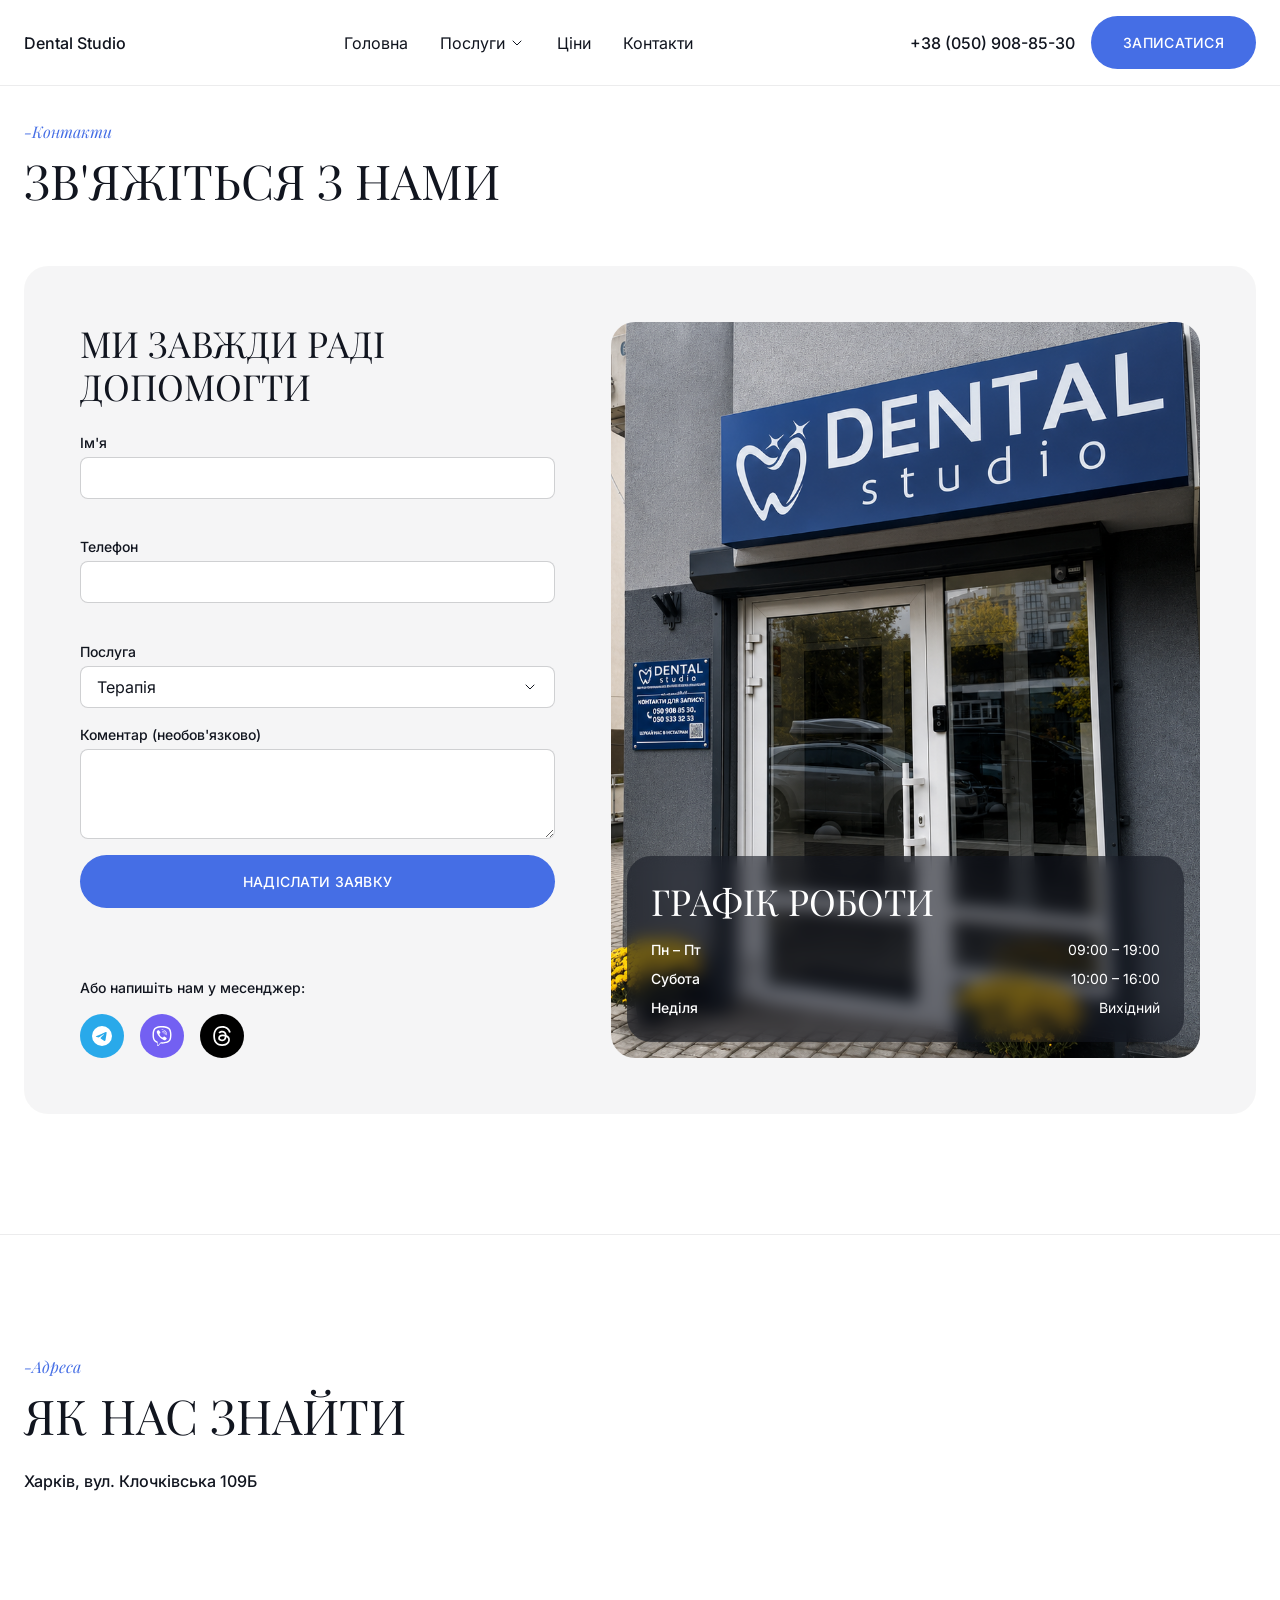
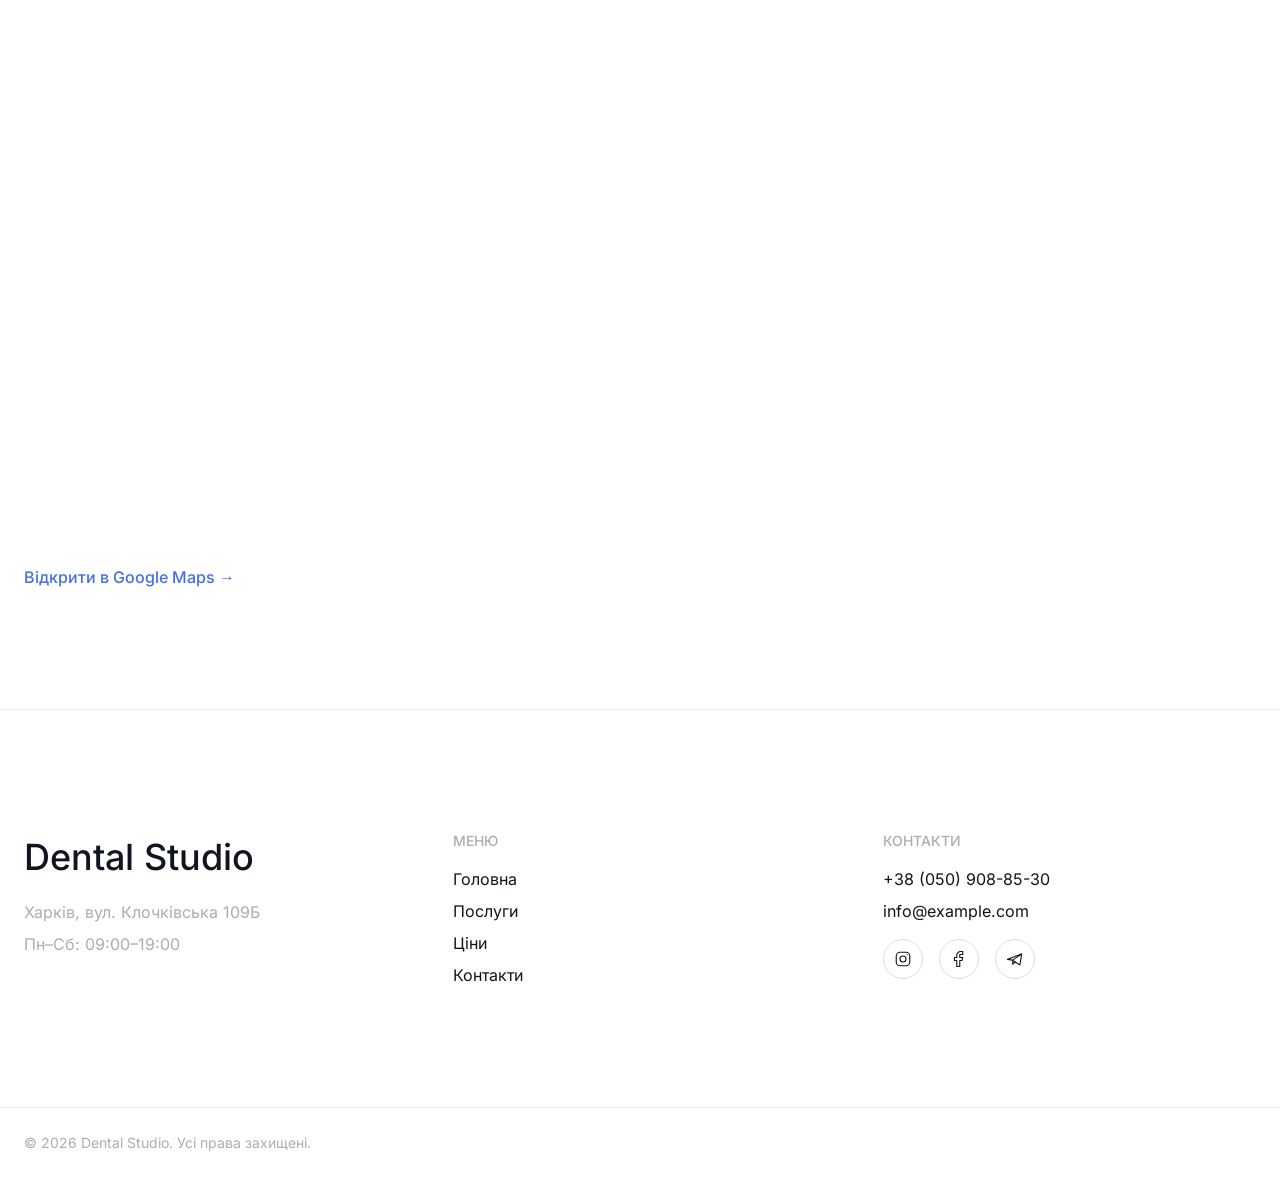
==== contacts.html @ 3b3cd5b3 "latest landing cchanges" ====
<!DOCTYPE html>
<html lang="uk">
<head>
  <meta charset="UTF-8">
  <meta name="viewport" content="width=device-width, initial-scale=1">
  <title>Dental Studio — Контакти</title>
  <meta name="description" content="Контакти стоматологічної клініки Dental Studio — адреса, графік роботи, форма запису та месенджери.">

  <link rel="preload" href="assets/fonts/files/UcC73FwrK3iLTeHuS_nVMrMxCp50SjIa1ZL7.woff2" as="font" type="font/woff2" crossorigin>
  <link rel="stylesheet" href="assets/fonts/fonts.css">
  <link rel="stylesheet" href="css/tokens.css">
  <link rel="stylesheet" href="css/base.css">
  <link rel="stylesheet" href="css/components.css">
  <link rel="stylesheet" href="css/sections.css">
</head>
<body>
  <a class="skip-link" href="#main">Перейти до контенту</a>

  <header class="header is-scrolled" id="header">
    <div class="container header__inner">
      <a href="#main" class="header__logo">Dental Studio</a>

      <nav class="nav" id="nav-menu" aria-label="Основна навігація">
        <div class="nav__header">
          <button type="button" class="nav__close js-nav-close" aria-label="Закрити меню">
            <svg viewBox="0 0 24 24" fill="none" stroke="currentColor" stroke-width="1.5" stroke-linecap="round" stroke-linejoin="round" aria-hidden="true">
              <path d="M6.75827 17.2426L12.0009 12M17.2435 6.75736L12.0009 12M12.0009 12L6.75827 6.75736M12.0009 12L17.2435 17.2426"></path>
            </svg>
          </button>
        </div>

        <ul class="nav__list">
          <li><a href="index.html" class="nav__link">Головна</a></li>
          <li>
            <details class="nav-dropdown">
              <summary class="nav__link nav-dropdown__summary">
                Послуги
                <svg class="nav-dropdown__chevron" viewBox="0 0 24 24" fill="none" stroke="currentColor" stroke-width="1.5" stroke-linecap="round" stroke-linejoin="round" aria-hidden="true">
                  <path d="M6 9L12 15L18 9"></path>
                </svg>
              </summary>
              <ul class="nav-dropdown__menu">
                <li><a href="terapia.html">Терапія</a></li>
                <li><a href="gigena.html">Гігієна</a></li>
                <li><a href="hirurgia.html">Хірургія</a></li>
                <li><a href="protezuvannia.html">Протезування</a></li>
              </ul>
            </details>
          </li>
          <li><a href="prices.html" class="nav__link">Ціни</a></li>
          <li><a href="contacts.html" class="nav__link">Контакти</a></li>
        </ul>

        <div class="nav__contact">
          <a href="tel:+380509088530" class="nav__contact-phone">+38 (050) 908-85-30</a>
          <div class="nav__socials">
            <a href="https://www.instagram.com/dr.fomenkoirina/" target="_blank" rel="noopener" aria-label="Instagram" class="footer__social">
              <svg viewBox="0 0 24 24" fill="none" stroke="currentColor" stroke-width="1.5" stroke-linecap="round" stroke-linejoin="round" aria-hidden="true">
                <path d="M12 16C14.2091 16 16 14.2091 16 12C16 9.79086 14.2091 8 12 8C9.79086 8 8 9.79086 8 12C8 14.2091 9.79086 16 12 16Z"></path>
                <path d="M3 16V8C3 5.23858 5.23858 3 8 3H16C18.7614 3 21 5.23858 21 8V16C21 18.7614 18.7614 21 16 21H8C5.23858 21 3 18.7614 3 16Z"></path>
                <path d="M17.5 6.51L17.51 6.49889"></path>
              </svg>
            </a>
            <a href="https://www.facebook.com/groups/1414375409122479/" target="_blank" rel="noopener" aria-label="Facebook" class="footer__social">
              <svg viewBox="0 0 24 24" fill="none" stroke="currentColor" stroke-width="1.5" stroke-linecap="round" stroke-linejoin="round" aria-hidden="true">
                <path d="M17 2H14C12.6739 2 11.4021 2.52678 10.4645 3.46447C9.52678 4.40215 9 5.67392 9 7V10H6V14H9V22H13V14H16L17 10H13V7C13 6.73478 13.1054 6.48043 13.2929 6.29289C13.4804 6.10536 13.7348 6 14 6H17V2Z"></path>
              </svg>
            </a>
            <a href="https://t.me/irenfomenko" target="_blank" rel="noopener" aria-label="Telegram" class="footer__social">
              <svg viewBox="0 0 24 24" fill="none" stroke="currentColor" stroke-width="1.5" stroke-linecap="round" stroke-linejoin="round" aria-hidden="true">
                <path d="M21 5L2 12.5L9 13.5M21 5L18.5 20L9 13.5M21 5L9 13.5M9 13.5V19L12.2488 15.7229"></path>
              </svg>
            </a>
          </div>
        </div>
      </nav>

      <div class="header__actions">
        <a href="tel:+380509088530" class="header__phone">+38 (050) 908-85-30</a>
        <button type="button" class="btn btn--pill js-open-modal">ЗАПИСАТИСЯ</button>
        <button type="button" class="nav__toggle js-nav-toggle" aria-expanded="false" aria-controls="nav-menu" aria-label="Відкрити меню">
          <svg viewBox="0 0 24 24" fill="none" stroke="currentColor" stroke-width="1.5" stroke-linecap="round" stroke-linejoin="round" aria-hidden="true">
            <path d="M3 5H21"></path>
            <path d="M3 12H21"></path>
            <path d="M3 19H21"></path>
          </svg>
        </button>
      </div>
    </div>
  </header>

  <main id="main">
    <section class="contacts">
      <div class="container">
        <p class="section-eyebrow">-Контакти</p>
        <h2 class="section-title">Зв'яжіться з нами</h2>

        <div class="contacts__card">
          <div class="contacts__form-col">
            <h3 class="contacts__form-title">Ми завжди раді допомогти</h3>

            <form class="contacts__form js-contact-form" novalidate>
              <div class="form-field">
                <label for="contact-name">Ім'я</label>
                <input type="text" id="contact-name" name="name" autocomplete="name" required>
                <p class="form-field__error" data-error-for="name" role="alert"></p>
              </div>

              <div class="form-field">
                <label for="contact-phone">Телефон</label>
                <input type="tel" id="contact-phone" name="phone" autocomplete="tel" required>
                <p class="form-field__error" data-error-for="phone" role="alert"></p>
              </div>

              <div class="form-field">
                <label for="contact-service">Послуга</label>
                <select id="contact-service" name="service">
                  <option value="Терапія">Терапія</option>
                  <option value="Гігієна">Гігієна</option>
                  <option value="Хірургія">Хірургія</option>
                  <option value="Протезування">Протезування</option>
                  <option value="Інше">Інше</option>
                </select>
              </div>

              <div class="form-field">
                <label for="contact-message">Коментар (необов'язково)</label>
                <textarea id="contact-message" name="message" rows="3"></textarea>
              </div>

              <button type="submit" class="btn btn--solid">Надіслати заявку</button>

              <p class="modal__status" data-status role="status" aria-live="polite"></p>
            </form>

            <div class="contacts__messengers">
              <p class="contacts__messengers-label">Або напишіть нам у месенджер:</p>
              <div class="contacts__messenger-links">
                <a href="https://t.me/irenfomenko" class="contacts__messenger contacts__messenger--telegram" aria-label="Написати в Telegram" target="_blank" rel="noopener">
                  <svg viewBox="0 0 24 24" fill="currentColor" aria-hidden="true"><path d="M11.944 0A12 12 0 0 0 0 12a12 12 0 0 0 12 12 12 12 0 0 0 12-12A12 12 0 0 0 12 0a12 12 0 0 0-.056 0zm4.962 7.224c.1-.002.321.023.465.14a.506.506 0 0 1 .171.325c.016.093.036.306.02.472-.18 1.898-.962 6.502-1.36 8.627-.168.9-.499 1.201-.82 1.23-.696.065-1.225-.46-1.9-.902-1.056-.693-1.653-1.124-2.678-1.8-1.185-.78-.417-1.21.258-1.91.177-.184 3.247-2.977 3.307-3.23.007-.032.014-.15-.056-.212s-.174-.041-.249-.024c-.106.024-1.793 1.14-5.061 3.345-.48.33-.913.49-1.302.48-.428-.008-1.252-.241-1.865-.44-.752-.245-1.349-.374-1.297-.789.027-.216.325-.437.893-.663 3.498-1.524 5.83-2.529 6.998-3.014 3.332-1.386 4.025-1.627 4.476-1.635z"></path></svg>
                </a>
                <a href="viber://chat?number=%2B380509088530" class="contacts__messenger contacts__messenger--viber" aria-label="Написати у Viber" target="_blank" rel="noopener">
                  <svg viewBox="0 0 24 24" fill="currentColor" aria-hidden="true"><path d="M11.4 0C9.473.028 5.333.344 3.02 2.467 1.302 4.187.696 6.7.633 9.817.57 12.933.488 18.776 6.12 20.36h.003l-.004 2.416s-.037.977.61 1.177c.777.242 1.234-.5 1.98-1.302.407-.44.972-1.084 1.397-1.58 3.85.326 6.812-.416 7.15-.525.776-.252 5.176-.816 5.892-6.657.74-6.02-.36-9.83-2.34-11.546-.596-.55-3.006-2.3-8.375-2.323 0 0-.395-.025-1.037-.017zm.058 1.693c.545-.004.88.017.88.017 4.542.02 6.717 1.388 7.222 1.846 1.675 1.435 2.53 4.868 1.906 9.897v.002c-.604 4.878-4.174 5.184-4.832 5.395-.28.09-2.882.737-6.153.524 0 0-2.436 2.94-3.197 3.704-.12.12-.26.167-.352.144-.13-.033-.166-.188-.165-.414l.02-4.018c-4.762-1.32-4.485-6.292-4.43-8.895.054-2.604.543-4.738 1.996-6.173 1.96-1.773 5.474-2.018 7.11-2.03zm.38 2.602c-.167 0-.303.135-.304.302 0 .167.133.303.3.305 1.624.01 2.946.537 4.028 1.592 1.073 1.046 1.62 2.468 1.633 4.334.002.167.14.3.307.3.166-.002.3-.138.3-.304-.014-1.984-.618-3.596-1.816-4.764-1.19-1.16-2.692-1.753-4.447-1.765zm-3.96.695c-.19-.032-.4.005-.616.117l-.01.002c-.43.247-.816.562-1.146.932-.002.004-.006.004-.008.008-.267.323-.42.638-.46.948-.008.046-.01.093-.007.14 0 .136.022.27.065.4l.013.01c.135.48.473 1.276 1.205 2.604.42.768.903 1.5 1.446 2.186.27.344.56.673.87.984l.132.132c.31.308.64.6.984.87.686.543 1.418 1.027 2.186 1.447 1.328.733 2.126 1.07 2.604 1.206l.01.014c.13.042.265.064.402.063.046.002.092 0 .138-.008.31-.036.627-.19.948-.46.004 0 .003-.002.008-.005.37-.33.683-.72.93-1.148l.003-.01c.225-.432.15-.842-.18-1.12-.004 0-.698-.58-1.037-.83-.36-.255-.73-.492-1.113-.71-.51-.285-1.032-.106-1.248.174l-.447.564c-.23.283-.657.246-.657.246-3.12-.796-3.955-3.955-3.955-3.955s-.037-.426.248-.656l.563-.448c.277-.215.456-.737.17-1.248-.217-.383-.454-.756-.71-1.115-.25-.34-.826-1.033-.83-1.035-.137-.165-.31-.265-.502-.297zm4.49.88c-.158.002-.29.124-.3.282-.01.167.115.312.282.324 1.16.085 2.017.466 2.645 1.15.63.688.93 1.524.906 2.57-.002.168.13.306.3.31.166.003.305-.13.31-.297.025-1.175-.334-2.193-1.067-2.994-.74-.81-1.777-1.253-3.05-1.346h-.024zm.463 1.63c-.16.002-.29.127-.3.287-.008.167.12.31.288.32.523.028.875.175 1.113.422.24.245.388.62.416 1.164.01.167.15.295.318.287.167-.008.295-.15.287-.317-.03-.644-.215-1.178-.58-1.557-.367-.378-.893-.574-1.52-.607h-.018z"></path></svg>
                </a>
                <a href="https://www.threads.com/@dr.fomenkoirina" class="contacts__messenger contacts__messenger--threads" aria-label="Профіль у Threads" target="_blank" rel="noopener">
                  <svg viewBox="0 0 24 24" fill="currentColor" aria-hidden="true"><path d="M12.186 24h-.007c-3.581-.024-6.334-1.205-8.184-3.509C2.35 18.44 1.5 15.586 1.472 12.01v-.017c.03-3.579.879-6.43 2.525-8.482C5.845 1.205 8.6.024 12.18 0h.014c2.746.02 5.043.725 6.826 2.098 1.677 1.29 2.858 3.13 3.509 5.467l-2.04.569c-1.104-3.96-3.898-5.984-8.304-6.015-2.91.022-5.11.936-6.54 2.717C4.307 6.504 3.616 8.914 3.589 12c.027 3.086.718 5.496 2.057 7.164 1.43 1.783 3.631 2.698 6.54 2.717 2.623-.02 4.358-.631 5.8-2.045 1.647-1.613 1.618-3.593 1.09-4.798-.31-.71-.873-1.3-1.634-1.75-.192 1.352-.622 2.446-1.284 3.272-.886 1.102-2.14 1.704-3.73 1.79-1.202.065-2.361-.218-3.259-.801-1.063-.689-1.685-1.74-1.752-2.964-.065-1.19.408-2.285 1.33-3.082.88-.76 2.119-1.207 3.583-1.291a13.853 13.853 0 0 1 3.02.142c-.126-.742-.375-1.332-.75-1.757-.513-.586-1.308-.883-2.359-.89h-.029c-.844 0-1.992.232-2.721 1.32L7.734 7.847c.98-1.454 2.568-2.256 4.478-2.256h.044c3.194.02 5.097 1.975 5.287 5.388.108.046.216.094.321.142 1.49.7 2.58 1.761 3.154 3.07.797 1.82.871 4.79-1.548 7.158-1.85 1.81-4.094 2.628-7.277 2.65Zm1.003-11.69c-.242 0-.487.007-.739.021-1.836.103-2.98.946-2.916 2.143.067 1.256 1.452 1.839 2.784 1.767 1.224-.065 2.818-.543 3.086-3.71a10.5 10.5 0 0 0-2.215-.221z"></path></svg>
                </a>
              </div>
            </div>
          </div>

          <div class="contacts__photo-col">
            <div class="contacts__photo">
              <img src="assets/images/contacts.png" alt="Кабінет клініки Dental Studio" width="1448" height="1086" loading="lazy">
            </div>

            <div class="contacts__hours">
              <h3 class="contacts__hours-title">Графік роботи</h3>
              <dl class="contacts__hours-list">
                <div class="contacts__hours-row">
                  <dt>Пн – Пт</dt>
                  <dd>09:00 – 19:00</dd>
                </div>
                <div class="contacts__hours-row">
                  <dt>Субота</dt>
                  <dd>10:00 – 16:00</dd>
                </div>
                <div class="contacts__hours-row">
                  <dt>Неділя</dt>
                  <dd>Вихідний</dd>
                </div>
              </dl>
            </div>
          </div>
        </div>
      </div>
    </section>
    <section class="location">
      <div class="container">
        <p class="section-eyebrow">-Адреса</p>
        <h2 class="section-title">Як нас знайти</h2>
        <p class="section-intro">Харків, вул. Клочківська 109Б</p>

        <div class="location__map">
          <iframe
            src="https://www.google.com/maps?q=%D0%A1%D1%82%D0%BE%D0%BC%D0%B0%D1%82%D0%BE%D0%BB%D0%BE%D0%B3%D1%96%D1%8F%20Dental%20Studio%2C%20%D0%B2%D1%83%D0%BB.%20%D0%9A%D0%BB%D0%BE%D1%87%D0%BA%D1%96%D0%B2%D1%81%D1%8C%D0%BA%D0%B0%20109%D0%91%2C%20%D0%A5%D0%B0%D1%80%D0%BA%D1%96%D0%B2&output=embed"
            width="100%"
            height="100%"
            style="border: 0;"
            loading="lazy"
            referrerpolicy="no-referrer-when-downgrade"
            title="Карта проїзду — Dental Studio, вул. Клочківська 109Б, Харків"></iframe>
        </div>

        <a href="https://maps.app.goo.gl/6iwfCofdRL4UJvCDA" class="location__link" target="_blank" rel="noopener">Відкрити в Google Maps →</a>
      </div>
    </section>
  </main>

  <footer class="footer">
    <div class="container footer__inner">
      <div class="footer__col">
        <p class="footer__logo">Dental Studio</p>
        <p class="footer__text">Харків, вул. Клочківська 109Б</p>
        <!-- TODO: replace with the clinic's real working hours -->
        <p class="footer__text">Пн–Сб: 09:00–19:00</p>
      </div>

      <nav class="footer__col" aria-label="Навігація у футері">
        <p class="footer__heading">Меню</p>
        <ul class="footer__links">
          <li><a href="index.html">Головна</a></li>
          <li><a href="index.html#services">Послуги</a></li>
          <li><a href="prices.html">Ціни</a></li>
          <li><a href="contacts.html">Контакти</a></li>
        </ul>
      </nav>

      <div class="footer__col">
        <p class="footer__heading">Контакти</p>
        <a class="footer__link" href="tel:+380509088530">+38 (050) 908-85-30</a>
        <!-- TODO: replace with the clinic's real email -->
        <a class="footer__link" href="mailto:info@example.com">info@example.com</a>

        <div class="footer__socials">
          <!-- TODO: replace href values with real social links -->
          <a href="https://www.instagram.com/dr.fomenkoirina/" target="_blank" rel="noopener" aria-label="Instagram" class="footer__social">
            <svg viewBox="0 0 24 24" fill="none" stroke="currentColor" stroke-width="1.5" stroke-linecap="round" stroke-linejoin="round" aria-hidden="true">
              <path d="M12 16C14.2091 16 16 14.2091 16 12C16 9.79086 14.2091 8 12 8C9.79086 8 8 9.79086 8 12C8 14.2091 9.79086 16 12 16Z"></path>
              <path d="M3 16V8C3 5.23858 5.23858 3 8 3H16C18.7614 3 21 5.23858 21 8V16C21 18.7614 18.7614 21 16 21H8C5.23858 21 3 18.7614 3 16Z"></path>
              <path d="M17.5 6.51L17.51 6.49889"></path>
            </svg>
          </a>
          <a href="https://www.facebook.com/groups/1414375409122479/" target="_blank" rel="noopener" aria-label="Facebook" class="footer__social">
            <svg viewBox="0 0 24 24" fill="none" stroke="currentColor" stroke-width="1.5" stroke-linecap="round" stroke-linejoin="round" aria-hidden="true">
              <path d="M17 2H14C12.6739 2 11.4021 2.52678 10.4645 3.46447C9.52678 4.40215 9 5.67392 9 7V10H6V14H9V22H13V14H16L17 10H13V7C13 6.73478 13.1054 6.48043 13.2929 6.29289C13.4804 6.10536 13.7348 6 14 6H17V2Z"></path>
            </svg>
          </a>
          <a href="https://t.me/irenfomenko" target="_blank" rel="noopener" aria-label="Telegram" class="footer__social">
            <svg viewBox="0 0 24 24" fill="none" stroke="currentColor" stroke-width="1.5" stroke-linecap="round" stroke-linejoin="round" aria-hidden="true">
              <path d="M21 5L2 12.5L9 13.5M21 5L18.5 20L9 13.5M21 5L9 13.5M9 13.5V19L12.2488 15.7229"></path>
            </svg>
          </a>
        </div>
      </div>
    </div>

    <div class="container footer__bottom">
      <p>© <span class="js-year">2026</span> Dental Studio. Усі права захищені.</p>
    </div>
  </footer>

  <div class="modal-overlay js-modal-overlay" hidden>
    <div class="modal" role="dialog" aria-modal="true" aria-labelledby="modal-title">
      <button type="button" class="modal__close js-modal-close" aria-label="Закрити">
        <svg viewBox="0 0 24 24" fill="none" stroke="currentColor" stroke-width="1.5" stroke-linecap="round" stroke-linejoin="round" aria-hidden="true">
          <path d="M6.75827 17.2426L12.0009 12M17.2435 6.75736L12.0009 12M12.0009 12L6.75827 6.75736M12.0009 12L17.2435 17.2426"></path>
        </svg>
      </button>

      <h2 id="modal-title" class="modal__title">Запис на огляд</h2>
      <p class="modal__subtitle">Залиште контакти — ми передзвонимо, щоб підтвердити час.</p>

      <form class="modal__form js-booking-form" novalidate>
        <div class="form-field">
          <label for="booking-name">Ім'я</label>
          <input type="text" id="booking-name" name="name" autocomplete="name" required>
          <p class="form-field__error" data-error-for="name" role="alert"></p>
        </div>

        <div class="form-field">
          <label for="booking-phone">Телефон</label>
          <input type="tel" id="booking-phone" name="phone" autocomplete="tel" required>
          <p class="form-field__error" data-error-for="phone" role="alert"></p>
        </div>

        <div class="form-field">
          <label for="booking-service">Послуга</label>
          <select id="booking-service" name="service">
            <option value="Терапія">Терапія</option>
            <option value="Гігієна">Гігієна</option>
            <option value="Хірургія">Хірургія</option>
            <option value="Протезування">Протезування</option>
            <option value="Інше">Інше</option>
          </select>
        </div>

        <div class="form-field">
          <label for="booking-message">Коментар (необов'язково)</label>
          <textarea id="booking-message" name="message" rows="3"></textarea>
        </div>

        <button type="submit" class="btn btn--solid">Надіслати заявку</button>

        <p class="modal__status" data-status role="status" aria-live="polite"></p>
      </form>
    </div>
  </div>

  <script type="module" src="js/main.js"></script>
</body>
</html>
---- assets/fonts/fonts.css ----
/* cyrillic-ext */
@font-face {
  font-family: 'Inter';
  font-style: normal;
  font-weight: 400;
  font-display: swap;
  src: url(files/UcC73FwrK3iLTeHuS_nVMrMxCp50SjIa2JL7SUc.woff2) format('woff2');
  unicode-range: U+0460-052F, U+1C80-1C8A, U+20B4, U+2DE0-2DFF, U+A640-A69F, U+FE2E-FE2F;
}
/* cyrillic */
@font-face {
  font-family: 'Inter';
  font-style: normal;
  font-weight: 400;
  font-display: swap;
  src: url(files/UcC73FwrK3iLTeHuS_nVMrMxCp50SjIa0ZL7SUc.woff2) format('woff2');
  unicode-range: U+0301, U+0400-045F, U+0490-0491, U+04B0-04B1, U+2116;
}
/* greek-ext */
@font-face {
  font-family: 'Inter';
  font-style: normal;
  font-weight: 400;
  font-display: swap;
  src: url(files/UcC73FwrK3iLTeHuS_nVMrMxCp50SjIa2ZL7SUc.woff2) format('woff2');
  unicode-range: U+1F00-1FFF;
}
/* greek */
@font-face {
  font-family: 'Inter';
  font-style: normal;
  font-weight: 400;
  font-display: swap;
  src: url(files/UcC73FwrK3iLTeHuS_nVMrMxCp50SjIa1pL7SUc.woff2) format('woff2');
  unicode-range: U+0370-0377, U+037A-037F, U+0384-038A, U+038C, U+038E-03A1, U+03A3-03FF;
}
/* vietnamese */
@font-face {
  font-family: 'Inter';
  font-style: normal;
  font-weight: 400;
  font-display: swap;
  src: url(files/UcC73FwrK3iLTeHuS_nVMrMxCp50SjIa2pL7SUc.woff2) format('woff2');
  unicode-range: U+0102-0103, U+0110-0111, U+0128-0129, U+0168-0169, U+01A0-01A1, U+01AF-01B0, U+0300-0301, U+0303-0304, U+0308-0309, U+0323, U+0329, U+1EA0-1EF9, U+20AB;
}
/* latin-ext */
@font-face {
  font-family: 'Inter';
  font-style: normal;
  font-weight: 400;
  font-display: swap;
  src: url(files/UcC73FwrK3iLTeHuS_nVMrMxCp50SjIa25L7SUc.woff2) format('woff2');
  unicode-range: U+0100-02BA, U+02BD-02C5, U+02C7-02CC, U+02CE-02D7, U+02DD-02FF, U+0304, U+0308, U+0329, U+1D00-1DBF, U+1E00-1E9F, U+1EF2-1EFF, U+2020, U+20A0-20AB, U+20AD-20C0, U+2113, U+2C60-2C7F, U+A720-A7FF;
}
/* latin */
@font-face {
  font-family: 'Inter';
  font-style: normal;
  font-weight: 400;
  font-display: swap;
  src: url(files/UcC73FwrK3iLTeHuS_nVMrMxCp50SjIa1ZL7.woff2) format('woff2');
  unicode-range: U+0000-00FF, U+0131, U+0152-0153, U+02BB-02BC, U+02C6, U+02DA, U+02DC, U+0304, U+0308, U+0329, U+2000-206F, U+20AC, U+2122, U+2191, U+2193, U+2212, U+2215, U+FEFF, U+FFFD;
}
/* cyrillic-ext */
@font-face {
  font-family: 'Inter';
  font-style: normal;
  font-weight: 500;
  font-display: swap;
  src: url(files/UcC73FwrK3iLTeHuS_nVMrMxCp50SjIa2JL7SUc.woff2) format('woff2');
  unicode-range: U+0460-052F, U+1C80-1C8A, U+20B4, U+2DE0-2DFF, U+A640-A69F, U+FE2E-FE2F;
}
/* cyrillic */
@font-face {
  font-family: 'Inter';
  font-style: normal;
  font-weight: 500;
  font-display: swap;
  src: url(files/UcC73FwrK3iLTeHuS_nVMrMxCp50SjIa0ZL7SUc.woff2) format('woff2');
  unicode-range: U+0301, U+0400-045F, U+0490-0491, U+04B0-04B1, U+2116;
}
/* greek-ext */
@font-face {
  font-family: 'Inter';
  font-style: normal;
  font-weight: 500;
  font-display: swap;
  src: url(files/UcC73FwrK3iLTeHuS_nVMrMxCp50SjIa2ZL7SUc.woff2) format('woff2');
  unicode-range: U+1F00-1FFF;
}
/* greek */
@font-face {
  font-family: 'Inter';
  font-style: normal;
  font-weight: 500;
  font-display: swap;
  src: url(files/UcC73FwrK3iLTeHuS_nVMrMxCp50SjIa1pL7SUc.woff2) format('woff2');
  unicode-range: U+0370-0377, U+037A-037F, U+0384-038A, U+038C, U+038E-03A1, U+03A3-03FF;
}
/* vietnamese */
@font-face {
  font-family: 'Inter';
  font-style: normal;
  font-weight: 500;
  font-display: swap;
  src: url(files/UcC73FwrK3iLTeHuS_nVMrMxCp50SjIa2pL7SUc.woff2) format('woff2');
  unicode-range: U+0102-0103, U+0110-0111, U+0128-0129, U+0168-0169, U+01A0-01A1, U+01AF-01B0, U+0300-0301, U+0303-0304, U+0308-0309, U+0323, U+0329, U+1EA0-1EF9, U+20AB;
}
/* latin-ext */
@font-face {
  font-family: 'Inter';
  font-style: normal;
  font-weight: 500;
  font-display: swap;
  src: url(files/UcC73FwrK3iLTeHuS_nVMrMxCp50SjIa25L7SUc.woff2) format('woff2');
  unicode-range: U+0100-02BA, U+02BD-02C5, U+02C7-02CC, U+02CE-02D7, U+02DD-02FF, U+0304, U+0308, U+0329, U+1D00-1DBF, U+1E00-1E9F, U+1EF2-1EFF, U+2020, U+20A0-20AB, U+20AD-20C0, U+2113, U+2C60-2C7F, U+A720-A7FF;
}
/* latin */
@font-face {
  font-family: 'Inter';
  font-style: normal;
  font-weight: 500;
  font-display: swap;
  src: url(files/UcC73FwrK3iLTeHuS_nVMrMxCp50SjIa1ZL7.woff2) format('woff2');
  unicode-range: U+0000-00FF, U+0131, U+0152-0153, U+02BB-02BC, U+02C6, U+02DA, U+02DC, U+0304, U+0308, U+0329, U+2000-206F, U+20AC, U+2122, U+2191, U+2193, U+2212, U+2215, U+FEFF, U+FFFD;
}
/* cyrillic */
@font-face {
  font-family: 'Playfair Display';
  font-style: italic;
  font-weight: 400;
  font-display: swap;
  src: url(files/nuFRD-vYSZviVYUb_rj3ij__anPXDTnCjmHKM4nYO7KN_qiTXtXA-W2r.woff2) format('woff2');
  unicode-range: U+0301, U+0400-045F, U+0490-0491, U+04B0-04B1, U+2116;
}
/* vietnamese */
@font-face {
  font-family: 'Playfair Display';
  font-style: italic;
  font-weight: 400;
  font-display: swap;
  src: url(files/nuFRD-vYSZviVYUb_rj3ij__anPXDTnCjmHKM4nYO7KN_qiTXt7A-W2r.woff2) format('woff2');
  unicode-range: U+0102-0103, U+0110-0111, U+0128-0129, U+0168-0169, U+01A0-01A1, U+01AF-01B0, U+0300-0301, U+0303-0304, U+0308-0309, U+0323, U+0329, U+1EA0-1EF9, U+20AB;
}
/* latin-ext */
@font-face {
  font-family: 'Playfair Display';
  font-style: italic;
  font-weight: 400;
  font-display: swap;
  src: url(files/nuFRD-vYSZviVYUb_rj3ij__anPXDTnCjmHKM4nYO7KN_qiTXt_A-W2r.woff2) format('woff2');
  unicode-range: U+0100-02BA, U+02BD-02C5, U+02C7-02CC, U+02CE-02D7, U+02DD-02FF, U+0304, U+0308, U+0329, U+1D00-1DBF, U+1E00-1E9F, U+1EF2-1EFF, U+2020, U+20A0-20AB, U+20AD-20C0, U+2113, U+2C60-2C7F, U+A720-A7FF;
}
/* latin */
@font-face {
  font-family: 'Playfair Display';
  font-style: italic;
  font-weight: 400;
  font-display: swap;
  src: url(files/nuFRD-vYSZviVYUb_rj3ij__anPXDTnCjmHKM4nYO7KN_qiTXtHA-Q.woff2) format('woff2');
  unicode-range: U+0000-00FF, U+0131, U+0152-0153, U+02BB-02BC, U+02C6, U+02DA, U+02DC, U+0304, U+0308, U+0329, U+2000-206F, U+20AC, U+2122, U+2191, U+2193, U+2212, U+2215, U+FEFF, U+FFFD;
}
/* cyrillic */
@font-face {
  font-family: 'Playfair Display';
  font-style: normal;
  font-weight: 400;
  font-display: swap;
  src: url(files/nuFvD-vYSZviVYUb_rj3ij__anPXJzDwcbmjWBN2PKdFvXDTbtPY_Q.woff2) format('woff2');
  unicode-range: U+0301, U+0400-045F, U+0490-0491, U+04B0-04B1, U+2116;
}
/* vietnamese */
@font-face {
  font-family: 'Playfair Display';
  font-style: normal;
  font-weight: 400;
  font-display: swap;
  src: url(files/nuFvD-vYSZviVYUb_rj3ij__anPXJzDwcbmjWBN2PKdFvXDYbtPY_Q.woff2) format('woff2');
  unicode-range: U+0102-0103, U+0110-0111, U+0128-0129, U+0168-0169, U+01A0-01A1, U+01AF-01B0, U+0300-0301, U+0303-0304, U+0308-0309, U+0323, U+0329, U+1EA0-1EF9, U+20AB;
}
/* latin-ext */
@font-face {
  font-family: 'Playfair Display';
  font-style: normal;
  font-weight: 400;
  font-display: swap;
  src: url(files/nuFvD-vYSZviVYUb_rj3ij__anPXJzDwcbmjWBN2PKdFvXDZbtPY_Q.woff2) format('woff2');
  unicode-range: U+0100-02BA, U+02BD-02C5, U+02C7-02CC, U+02CE-02D7, U+02DD-02FF, U+0304, U+0308, U+0329, U+1D00-1DBF, U+1E00-1E9F, U+1EF2-1EFF, U+2020, U+20A0-20AB, U+20AD-20C0, U+2113, U+2C60-2C7F, U+A720-A7FF;
}
/* latin */
@font-face {
  font-family: 'Playfair Display';
  font-style: normal;
  font-weight: 400;
  font-display: swap;
  src: url(files/nuFvD-vYSZviVYUb_rj3ij__anPXJzDwcbmjWBN2PKdFvXDXbtM.woff2) format('woff2');
  unicode-range: U+0000-00FF, U+0131, U+0152-0153, U+02BB-02BC, U+02C6, U+02DA, U+02DC, U+0304, U+0308, U+0329, U+2000-206F, U+20AC, U+2122, U+2191, U+2193, U+2212, U+2215, U+FEFF, U+FFFD;
}
---- css/tokens.css ----
/* Design tokens: colors, fonts, spacing, radii.
   Breakpoints (used as literal values in media queries, not as custom
   properties, since CSS cannot interpolate vars into @media):
     tablet:  min-width: 768px
     desktop: min-width: 1024px */

:root {
  /* Colors - dark sections */
  --color-bg-dark: #11151f;
  --color-bg-darker: #0e1919;
  --color-card-light: rgba(17, 21, 31, 0.04);

  /* Colors - light sections */
  --color-bg-light: #ffffff;

  /* Text */
  --color-text-dark: #11151f;
  --color-text-light: #ffffff;
  --color-text-muted-on-dark: rgba(255, 255, 255, 0.7);
  --color-text-muted-on-light: #adadad;

  /* Accent */
  --color-accent: #456ee5;

  /* Typography */
  --font-heading: 'Playfair Display', Georgia, 'Times New Roman', serif;
  --font-body: 'Inter', -apple-system, BlinkMacSystemFont, 'Segoe UI', sans-serif;

  /* Fluid type scale */
  --fs-h1: clamp(2.5rem, 6vw + 1rem, 5.5rem);
  --fs-h2: 3rem;
  --fs-h3: clamp(1.375rem, 2.5vw + 1rem, 2.25rem);
  --fs-body: 1rem;
  --fs-small: 0.875rem;

  /* Spacing scale */
  --space-1: 0.25rem;
  --space-2: 0.5rem;
  --space-3: 1rem;
  --space-4: 1.5rem;
  --space-5: 2rem;
  --space-6: 3.5rem;
  --space-7: 7.5rem;
  --space-8: 8rem;

  /* Radii */
  --radius-card: 24px;
  --radius-pill: 32px;

  /* Container */
  --container-max: 1280px;
  --container-pad: var(--space-4);
}
---- css/base.css ----
/* Reset, base typography, self-hosted font declarations */

/* Reset */
*,
*::before,
*::after {
  box-sizing: border-box;
}

html {
  -webkit-text-size-adjust: 100%;
}

@media (prefers-reduced-motion: no-preference) {
  html {
    scroll-behavior: smooth;
  }
}

body, h1, h2, h3, h4, p, figure, blockquote, dl, dd {
  margin: 0;
}

ul[class], ol[class] {
  list-style: none;
  padding: 0;
  margin: 0;
}

img, picture, svg {
  display: block;
  max-width: 100%;
}

button, input, select, textarea {
  font: inherit;
  color: inherit;
}

a {
  color: inherit;
  text-decoration: none;
}

a:hover {
  color: var(--color-accent);
}

/* Base typography */
body {
  font-family: var(--font-body);
  font-weight: 400;
  font-size: var(--fs-body);
  line-height: 1.5;
  color: var(--color-text-dark);
  background-color: var(--color-bg-light);
}

h1, h2, h3 {
  font-family: var(--font-heading);
  font-weight: 400;
  line-height: 1.2;
  text-transform: uppercase;
}

h1 { font-size: var(--fs-h1); }
h2 { font-size: var(--fs-h2); }
h3 { font-size: var(--fs-h3); }

/* Accessibility: visually-hidden skip link, visible on focus */
.skip-link {
  position: absolute;
  left: -9999px;
  top: 0;
  background: var(--color-bg-dark);
  color: var(--color-text-light);
  padding: var(--space-2) var(--space-3);
  z-index: 1000;
}

.skip-link:focus {
  left: var(--space-2);
  top: var(--space-2);
}

/* Container */
.container {
  width: 100%;
  max-width: var(--container-max);
  margin-inline: auto;
  padding-inline: var(--container-pad);
}

.no-scroll {
  overflow: hidden;
}
---- css/components.css ----
/* Reusable components: buttons, nav, cards, modal, badges, image placeholders */

/* Buttons */
.btn {
  display: inline-flex;
  align-items: center;
  justify-content: center;
  font-family: var(--font-body);
  font-weight: 500;
  font-size: var(--fs-small);
  text-transform: uppercase;
  letter-spacing: 0.02em;
  border: none;
  cursor: pointer;
  text-align: center;
  transition: opacity 0.2s ease;
}

.btn:hover {
  opacity: 0.85;
}

.btn--pill,
.btn--solid {
  padding: var(--space-3) var(--space-5);
  border-radius: var(--radius-pill);
  background-color: var(--color-accent);
  color: var(--color-text-light);
}

/* Header */
.header {
  position: fixed;
  inset-inline: 0;
  top: 0;
  z-index: 100;
  background-color: transparent;
  transition: background-color 0.3s ease;
}

.header.is-scrolled {
  background-color: var(--color-bg-light);
  box-shadow: 0 1px 0 rgba(17, 21, 31, 0.08);
}

.header.is-scrolled .header__logo,
.header.is-scrolled .header__phone,
.header.is-scrolled .nav__link,
.header.is-scrolled .nav__toggle {
  color: var(--color-text-dark);
}

.header.is-scrolled .nav__link:hover {
  color: var(--color-accent);
}

.header__inner {
  display: flex;
  align-items: center;
  justify-content: space-between;
  padding-block: var(--space-3);
}

.header__logo {
  font-weight: 500;
  font-size: var(--fs-body);
  color: var(--color-text-light);
}

.header__actions {
  display: flex;
  align-items: center;
  gap: var(--space-3);
}

.header__phone {
  display: none;
  color: var(--color-text-light);
  font-weight: 500;
  font-size: var(--fs-body);
}

/* Mobile nav toggle */
.nav__toggle {
  display: inline-flex;
  align-items: center;
  justify-content: center;
  width: 40px;
  height: 40px;
  background: none;
  border: none;
  cursor: pointer;
  color: var(--color-text-light);
}

.nav__toggle svg {
  width: 24px;
  height: 24px;
}

/* Mobile nav panel */
.nav {
  position: fixed;
  inset: 0;
  background-color: var(--color-bg-light);
  color: var(--color-text-dark);
  display: flex;
  flex-direction: column;
  align-items: flex-start;
  padding: var(--space-4);
  overflow-y: auto;
  transform: translateX(100%);
  transition: transform 0.3s ease;
}

.nav.is-open {
  transform: translateX(0);
}

.nav__header {
  display: flex;
  justify-content: flex-end;
  width: 100%;
  margin-bottom: var(--space-6);
}

.nav__close {
  display: inline-flex;
  align-items: center;
  justify-content: center;
  width: 40px;
  height: 40px;
  background: none;
  border: none;
  cursor: pointer;
  color: var(--color-text-dark);
}

.nav__close svg {
  width: 24px;
  height: 24px;
}

.nav__list {
  display: flex;
  flex-direction: column;
  align-items: flex-start;
  gap: var(--space-4);
  font-size: var(--fs-h3);
}

.nav__link {
  color: var(--color-text-dark);
}

.nav__link:hover {
  color: var(--color-accent);
}

.nav-dropdown__summary {
  list-style: none;
  cursor: pointer;
  display: inline-flex;
  align-items: center;
  gap: var(--space-1);
}

.nav-dropdown__summary::-webkit-details-marker {
  display: none;
}

.nav-dropdown__chevron {
  width: 16px;
  height: 16px;
  transition: transform 0.2s ease;
}

.nav-dropdown[open] .nav-dropdown__chevron {
  transform: rotate(180deg);
}

.nav-dropdown__menu {
  margin-top: var(--space-3);
  display: flex;
  flex-direction: column;
  align-items: stretch;
  gap: var(--space-1);
}

.nav-dropdown__menu li a {
  display: block;
  padding: var(--space-2) var(--space-4);
}

.nav__contact {
  margin-top: auto;
  padding-top: var(--space-6);
  display: flex;
  flex-direction: column;
  align-items: flex-start;
  gap: var(--space-3);
}

.nav__contact-phone {
  font-size: var(--fs-h3);
}

.nav__socials {
  display: flex;
  gap: var(--space-3);
}

/* Desktop nav */
@media (min-width: 1024px) {
  .header__phone {
    display: inline;
  }

  .nav__toggle {
    display: none;
  }

  .nav {
    position: static;
    inset: auto;
    transform: none;
    background-color: transparent;
    color: inherit;
    display: block;
    padding: 0;
    overflow: visible;
  }

  .nav__header,
  .nav__contact {
    display: none;
  }

  .nav__list {
    flex-direction: row;
    align-items: center;
    gap: var(--space-5);
    font-size: var(--fs-body);
  }

  .nav__link {
    color: var(--color-text-light);
  }

  .nav-dropdown {
    position: relative;
  }

  .nav-dropdown__menu {
    display: none;
    position: absolute;
    top: 100%;
    left: 50%;
    transform: translateX(-50%);
    margin-top: var(--space-3);
    padding: var(--space-3) var(--space-2);
    background-color: var(--color-bg-light);
    color: var(--color-text-dark);
    border-radius: var(--radius-card);
    box-shadow: 0 8px 24px rgba(17, 21, 31, 0.12);
    white-space: nowrap;
  }

  .nav-dropdown:hover .nav-dropdown__menu,
  .nav-dropdown:focus-within .nav-dropdown__menu,
  .nav-dropdown[open] .nav-dropdown__menu {
    display: flex;
  }
}

/* Image placeholder: shown until real photography is added.
   Pass --ph-aspect-ratio inline to control the box's shape. */
.img-placeholder {
  --ph-aspect-ratio: 16 / 9;
  position: relative;
  aspect-ratio: var(--ph-aspect-ratio);
  width: 100%;
  display: flex;
  align-items: center;
  justify-content: center;
  background-color: #2a2a2a;
  background-image: repeating-linear-gradient(
    45deg,
    rgba(255, 255, 255, 0.04) 0,
    rgba(255, 255, 255, 0.04) 12px,
    transparent 12px,
    transparent 24px
  );
  color: var(--color-text-muted-on-dark);
  font-family: var(--font-body);
  font-size: var(--fs-small);
  text-align: center;
  padding: var(--space-3);
  overflow: hidden;
}

/* Booking modal */
.modal-overlay {
  position: fixed;
  inset: 0;
  z-index: 200;
  display: flex;
  align-items: center;
  justify-content: center;
  padding: var(--space-4);
  background-color: rgba(17, 21, 31, 0.6);
}

.modal-overlay[hidden] {
  display: none;
}

.modal {
  position: relative;
  width: 100%;
  max-width: 480px;
  max-height: calc(100vh - var(--space-6));
  overflow-y: auto;
  background-color: var(--color-bg-light);
  color: var(--color-text-dark);
  border-radius: var(--radius-card);
  padding: var(--space-5);
}

.modal__close {
  position: absolute;
  top: var(--space-3);
  right: var(--space-3);
  width: 36px;
  height: 36px;
  display: inline-flex;
  align-items: center;
  justify-content: center;
  background: none;
  border: none;
  cursor: pointer;
  color: var(--color-text-dark);
}

.modal__close svg {
  width: 18px;
  height: 18px;
}

.modal__title {
  font-size: var(--fs-h3);
  margin-bottom: var(--space-2);
  padding-right: var(--space-6);
}

.modal__subtitle {
  color: var(--color-text-dark);
  margin-bottom: var(--space-4);
}

.modal__form {
  display: flex;
  flex-direction: column;
  gap: var(--space-3);
}

.form-field {
  display: flex;
  flex-direction: column;
  gap: var(--space-1);
}

.form-field label {
  font-size: var(--fs-small);
  font-weight: 500;
}

.form-field input,
.form-field select,
.form-field textarea {
  padding: var(--space-2) var(--space-3);
  border: 1px solid rgba(17, 21, 31, 0.2);
  border-radius: 8px;
  background-color: var(--color-bg-light);
  font-family: var(--font-body);
}

.form-field select {
  appearance: none;
  padding-right: calc(var(--space-3) + 1.5rem);
  background-image: url("data:image/svg+xml,%3Csvg xmlns='http://www.w3.org/2000/svg' viewBox='0 0 24 24' fill='none' stroke='%2311151f' stroke-width='1.5' stroke-linecap='round' stroke-linejoin='round'%3E%3Cpath d='M6 9L12 15L18 9'/%3E%3C/svg%3E");
  background-repeat: no-repeat;
  background-position: right var(--space-3) center;
  background-size: 1rem;
}

.form-field input:focus,
.form-field select:focus,
.form-field textarea:focus {
  outline: 2px solid var(--color-bg-dark);
  outline-offset: 1px;
}

.form-field__error {
  min-height: 1.25em;
  font-size: var(--fs-small);
  color: #c0392b;
}

.modal__status {
  min-height: 1.5em;
  font-size: var(--fs-small);
}

.modal__status[data-state="success"] {
  color: #2e7d32;
}

.modal__status[data-state="error"] {
  color: #c0392b;
}

/* Scroll-reveal */
.reveal {
  opacity: 0;
  transform: translateY(24px);
  transition: opacity 0.6s ease, transform 0.6s ease;
}

.reveal.is-visible {
  opacity: 1;
  transform: translateY(0);
}

@media (prefers-reduced-motion: reduce) {
  .reveal {
    opacity: 1;
    transform: none;
    transition: none;
  }
}
---- css/sections.css ----
/* Per-section layout: hero, services, process, why-us, testimonials, cta, footer */

.hero {
  position: relative;
  min-height: 100svh;
  display: flex;
  align-items: flex-end;
  background-color: var(--color-bg-darker);
  overflow: hidden;
}

.hero__bg {
  position: absolute;
  inset: 0;
  display: block;
  width: 100%;
  height: 100%;
}

.hero__bg img {
  display: block;
  width: 100%;
  height: 100%;
  object-fit: cover;
  transform: scale(1.15);
  transition: transform 1.2s ease-out;
}

.hero__bg img.is-visible {
  transform: scale(1);
}

.hero__overlay {
  position: absolute;
  inset: 0;
  background: linear-gradient(
    to top,
    rgba(14, 25, 25, 0.9) 0%,
    rgba(14, 25, 25, 0.4) 60%,
    rgba(14, 25, 25, 0.1) 100%
  );
}

.hero__content {
  position: relative;
  z-index: 1;
  padding-block: var(--space-7) var(--space-6);
  color: var(--color-text-light);
  display: flex;
  flex-direction: column;
  gap: var(--space-4);
}

.hero__location {
  display: flex;
  align-items: center;
  gap: var(--space-2);
  font-size: var(--fs-small);
  font-weight: 500;
  text-transform: uppercase;
  color: var(--color-text-light);
}

.hero__title {
  font-size: var(--fs-h1);
  max-width: 16ch;
}

.hero__title em {
  font-family: var(--font-heading);
  font-style: italic;
}

.hero__subtitle {
  max-width: 40ch;
  font-size: var(--fs-body);
  font-weight: 500;
}

.hero .btn {
  align-self: flex-start;
  margin-top: var(--space-3);
}

.hero .reveal {
  transition-duration: 0.9s;
}

.hero__location.reveal {
  transition-delay: 0s;
}

.hero__title.reveal,
.hero__subtitle.reveal {
  transition-delay: 0.2s;
}

.hero .btn.reveal {
  transition-delay: 0.4s;
}

@media (min-width: 1024px) {
  .hero__content {
    padding-block: var(--space-8);
  }
}

.section-eyebrow {
  font-family: var(--font-heading);
  font-style: italic;
  font-weight: 500;
  font-size: 1rem;
  color: var(--color-accent);
  margin-bottom: var(--space-2);
}

.section-title {
  margin-bottom: var(--space-4);
}

.section-intro {
  max-width: 40ch;
  font-weight: 500;
  margin-bottom: var(--space-7);
}

.services {
  background-color: var(--color-bg-light);
  color: var(--color-text-dark);
  padding-block: var(--space-7) 0;
}

.services__grid {
  display: grid;
  grid-template-columns: 1fr;
  gap: var(--space-2);
}

.service-card {
  position: relative;
  display: flex;
  min-height: 420px;
  padding: var(--space-4);
  border-radius: var(--radius-card);
  background-color: var(--color-card-light);
  color: var(--color-text-dark);
  overflow: hidden;
}

.service-card__bg {
  position: absolute;
  inset: 0;
  width: 100%;
  height: 100%;
  border-radius: 0;
  opacity: 0;
  transition: opacity 0.3s ease;
}

.service-card__overlay {
  position: absolute;
  inset: 0;
  background: linear-gradient(to top, rgba(21, 21, 21, 0.85), rgba(21, 21, 21, 0.1));
  opacity: 0;
  transition: opacity 0.3s ease;
}

.service-card:hover .service-card__bg,
.service-card:hover .service-card__overlay,
.service-card:focus-within .service-card__bg,
.service-card:focus-within .service-card__overlay {
  opacity: 1;
}

@media (prefers-reduced-motion: reduce) {
  .service-card__bg,
  .service-card__overlay {
    transition: none;
  }
}

.service-card__content {
  position: relative;
  z-index: 1;
  display: flex;
  flex-direction: column;
  justify-content: space-between;
  width: 100%;
  cursor: pointer;
}

.service-card__title {
  font-size: 1.25rem;
  margin-bottom: var(--space-2);
}

.service-card__link {
  font-size: var(--fs-body);
  font-weight: 500;
  color: var(--color-accent);
}

.service-card__price-label {
  font-size: var(--fs-body);
  font-weight: 500;
  color: var(--color-text-muted-on-light);
  margin-bottom: var(--space-1);
}

.service-card__price {
  font-size: var(--fs-body);
  font-weight: 500;
  margin-bottom: var(--space-3);
  padding-bottom: var(--space-3);
  border-bottom: 1px solid rgba(17, 21, 31, 0.12);
}

.service-card__description {
  font-size: var(--fs-body);
  font-weight: 500;
}

.service-card:hover,
.service-card:focus-within {
  color: var(--color-text-light);
}

.service-card:hover .service-card__price-label,
.service-card:hover .service-card__description,
.service-card:focus-within .service-card__price-label,
.service-card:focus-within .service-card__description {
  color: var(--color-text-muted-on-dark);
}

.service-card:hover .service-card__price,
.service-card:focus-within .service-card__price {
  border-bottom-color: rgba(255, 255, 255, 0.2);
}

@media (min-width: 768px) {
  .services__grid {
    grid-template-columns: repeat(2, 1fr);
  }
}

@media (min-width: 1024px) {
  .services__grid {
    grid-template-columns: repeat(4, 1fr);
  }

  .service-card__title {
    font-size: 1.5rem;
  }
}

.marquee {
  overflow: hidden;
  padding-block: calc(var(--space-7) * 1.5);
}

.marquee__track {
  display: flex;
  width: max-content;
  animation: marquee-scroll 60s linear infinite;
}

.marquee__group {
  display: flex;
  align-items: center;
  flex-shrink: 0;
  gap: var(--space-4);
  padding-right: var(--space-4);
}

.marquee__item {
  font-family: var(--font-heading);
  font-style: italic;
  font-weight: 500;
  font-size: clamp(3rem, 10vw, 5.5rem);
  white-space: nowrap;
}

.marquee__dot {
  font-size: clamp(3rem, 10vw, 5.5rem);
  color: var(--color-accent);
}

@keyframes marquee-scroll {
  from {
    transform: translateX(0);
  }
  to {
    transform: translateX(-50%);
  }
}

@media (prefers-reduced-motion: reduce) {
  .marquee__track {
    animation: none;
  }
}

@media (min-width: 1024px) {
  .marquee__item,
  .marquee__dot {
    font-size: var(--fs-h1);
  }
}

.about {
  background-color: var(--color-bg-light);
  padding-block: var(--space-7);
  text-align: center;
}

.about__intro {
  max-width: 56ch;
  margin-inline: auto;
  margin-bottom: var(--space-6);
}

.about__text {
  color: var(--color-text-dark);
  margin-bottom: var(--space-4);
}

.about__gallery {
  display: grid;
  grid-template-columns: 1fr;
  gap: var(--space-4);
  text-align: left;
}

.about__photo {
  border-radius: var(--radius-card);
  overflow: hidden;
}

.about__photo--primary {
  aspect-ratio: 4 / 5;
}

.about__photo--secondary {
  aspect-ratio: 3 / 4;
}

.about__photo img {
  display: block;
  width: 100%;
  height: 100%;
  object-fit: cover;
  transform: scale(1.15);
  transition: transform 1.2s ease-out;
}

.about__photo img.is-visible {
  transform: scale(1);
}

@media (prefers-reduced-motion: reduce) {
  .about__photo img,
  .hero__bg img {
    transform: none;
    transition: none;
  }
}

@media (min-width: 768px) {
  .about__gallery {
    grid-template-columns: 1.6fr 1fr;
    align-items: center;
    gap: var(--space-5);
  }
}

.process {
  background-color: var(--color-bg-light);
  color: var(--color-text-dark);
  padding-block: var(--space-7);
  border-top: 1px solid rgba(17, 21, 31, 0.08);
  border-bottom: 1px solid rgba(17, 21, 31, 0.08);
}

.process__layout {
  display: grid;
  grid-template-columns: 1fr;
  gap: var(--space-6);
}

.process__heading {
  padding-top: var(--space-4);
}

.process__steps {
  position: relative;
  display: flex;
  flex-direction: column;
}

.process__step {
  padding-block: var(--space-5);
  border-bottom: 1px solid rgba(17, 21, 31, 0.12);
  opacity: 0.35;
  transition: opacity 0.4s ease;
}

.process__step:last-child {
  border-bottom: none;
}

.process__step.is-active {
  opacity: 1;
}

@media (prefers-reduced-motion: reduce) {
  .process__step {
    opacity: 1;
    transition: none;
  }
}

.process__number {
  display: block;
  font-family: var(--font-heading);
  font-style: italic;
  font-size: 1.5rem;
  color: var(--color-text-muted-on-light);
  margin-bottom: var(--space-2);
}

.process__step.is-active .process__number {
  color: var(--color-accent);
}

.process__title {
  font-size: 2rem;
  margin-bottom: var(--space-2);
}

.process__text {
  max-width: 40ch;
}

@media (min-width: 1024px) {
  .process__layout {
    grid-template-columns: 1fr 1fr;
    align-items: start;
    gap: var(--space-7);
  }

  .process__heading {
    position: sticky;
    top: calc(var(--space-7) + 80px);
  }

  .process__steps {
    width: calc(100% + var(--container-pad) + max(0px, (100vw - var(--container-max)) / 2));
  }

  .process__steps::before {
    content: '';
    position: absolute;
    top: calc(-1 * var(--space-7));
    bottom: calc(-1 * var(--space-7));
    left: 0;
    border-left: 1px solid rgba(17, 21, 31, 0.12);
  }

  .process__step {
    padding: var(--space-5) calc(var(--container-pad) + max(0px, (100vw - var(--container-max)) / 2)) var(--space-5) var(--space-6);
  }
}

.testimonials {
  background-color: var(--color-bg-light);
  padding-block: var(--space-7);
}

.testimonials__carousel {
  position: relative;
  margin-top: var(--space-6);
  overflow: hidden;
  width: calc(100% + 2 * (var(--container-pad) + max(0px, (100vw - var(--container-max)) / 2)));
  margin-left: calc(-1 * (var(--container-pad) + max(0px, (100vw - var(--container-max)) / 2)));
  padding-inline: var(--container-pad);
}

.testimonials__track {
  display: flex;
  gap: var(--space-2);
  will-change: transform;
}

.testimonial {
  flex: 0 0 300px;
  padding: var(--space-5);
  background-color: var(--color-card-light);
  border-radius: var(--radius-card);
  text-align: left;
}

.testimonial__quote {
  font-family: var(--font-body);
  font-style: normal;
  font-weight: 500;
  font-size: var(--fs-body);
  margin-bottom: var(--space-3);
}

.testimonial__author {
  font-style: normal;
  font-weight: 500;
  color: var(--color-text-dark);
}

@media (min-width: 768px) {
  .testimonial {
    flex: 0 0 31%;
  }
}

@media (min-width: 1024px) {
  .testimonial {
    flex: 0 0 22%;
    padding: var(--space-6);
  }
}

.testimonials__arrow {
  position: absolute;
  top: 50%;
  z-index: 1;
  transform: translateY(-50%);
  display: inline-flex;
  align-items: center;
  justify-content: center;
  width: 44px;
  height: 44px;
  flex-shrink: 0;
  border-radius: 50%;
  border: 1px solid rgba(17, 21, 31, 0.15);
  background-color: var(--color-bg-light);
  color: var(--color-text-dark);
  cursor: pointer;
  transition: opacity 0.2s ease;
}

.testimonials__arrow--prev {
  left: var(--space-3);
}

.testimonials__arrow--next {
  right: var(--space-3);
}

.testimonials__arrow:hover {
  opacity: 0.6;
}

.testimonials__arrow svg {
  width: 18px;
  height: 18px;
}

.testimonials__dots {
  display: flex;
  align-items: center;
  justify-content: center;
  gap: var(--space-2);
  margin-top: var(--space-6);
}

.testimonials__dot {
  width: 10px;
  height: 10px;
  padding: 0;
  border: none;
  border-radius: 50%;
  background-color: rgba(17, 21, 31, 0.15);
  cursor: pointer;
  transition: background-color 0.2s ease;
}

.testimonials__dot.is-active {
  background-color: var(--color-text-dark);
}

.cta-banner {
  position: relative;
  height: 200vh;
  background-color: var(--color-bg-light);
  color: var(--color-text-dark);
}

.cta-banner__pin {
  position: sticky;
  top: 0;
  height: 100svh;
  display: flex;
  align-items: center;
  justify-content: center;
  overflow: hidden;
  text-align: center;
}

.cta-banner__photo {
  position: absolute;
  border-radius: var(--radius-card);
  will-change: transform;
}

.cta-banner__photo--1 {
  top: 6%;
  left: 4%;
  width: 32%;
}

.cta-banner__photo--2 {
  top: 6%;
  right: 4%;
  width: 26%;
}

.cta-banner__photo--3 {
  bottom: 6%;
  left: 4%;
  width: 22%;
}

.cta-banner__photo--4 {
  bottom: 6%;
  right: 4%;
  width: 38%;
}

.cta-banner__inner {
  position: relative;
  z-index: 1;
  display: flex;
  flex-direction: column;
  align-items: center;
  gap: var(--space-4);
  max-width: 48ch;
  margin-inline: auto;
}

.cta-banner__title {
  font-size: var(--fs-h2);
}

.cta-banner .btn {
  margin-top: var(--space-2);
}

@media (max-width: 767px) {
  .cta-banner {
    height: auto;
  }

  .cta-banner__pin {
    position: static;
    height: auto;
    padding-block: var(--space-7);
  }

  .cta-banner__photo {
    display: none;
  }
}

@media (min-width: 768px) {
  .cta-banner__photo--1 {
    width: 22%;
  }

  .cta-banner__photo--2 {
    width: 17%;
  }

  .cta-banner__photo--3 {
    width: 14%;
  }

  .cta-banner__photo--4 {
    width: 26%;
  }
}

@media (prefers-reduced-motion: reduce) {
  .cta-banner {
    height: auto;
  }

  .cta-banner__pin {
    position: static;
    height: auto;
    flex-wrap: wrap;
    gap: var(--space-4);
    padding-block: var(--space-7);
  }

  .cta-banner__photo {
    position: static;
    width: 40%;
    transform: none !important;
  }
}

.contacts {
  background-color: var(--color-bg-light);
  color: var(--color-text-dark);
  padding-block: var(--space-7);
}

.contacts__card {
  display: grid;
  grid-template-columns: 1fr;
  gap: var(--space-5);
  margin-top: var(--space-6);
  padding: var(--space-5);
  background-color: var(--color-card-light);
  border-radius: var(--radius-card);
}

.contacts__form-title {
  margin-bottom: var(--space-4);
}

.contacts__form {
  display: flex;
  flex-direction: column;
  gap: var(--space-3);
}

.contacts__messengers {
  margin-top: var(--space-5);
}

.contacts__messengers-label {
  font-size: var(--fs-small);
  font-weight: 500;
  color: var(--color-text-dark);
  margin-bottom: var(--space-3);
}

.contacts__messenger-links {
  display: flex;
  gap: var(--space-3);
}

.contacts__messenger {
  display: inline-flex;
  align-items: center;
  justify-content: center;
  width: 44px;
  height: 44px;
  border-radius: 50%;
  color: var(--color-text-light);
  transition: opacity 0.2s ease;
}

.contacts__messenger:hover {
  opacity: 0.85;
  color: var(--color-text-light);
}

.contacts__messenger svg {
  width: 20px;
  height: 20px;
}

.contacts__messenger--telegram {
  background-color: #29a9ea;
}

.contacts__messenger--viber {
  background-color: #7360f2;
}

.contacts__messenger--threads {
  background-color: #000000;
}

.contacts__photo-col {
  position: relative;
}

.contacts__photo {
  aspect-ratio: 4 / 5;
  border-radius: var(--radius-card);
  overflow: hidden;
}

.contacts__photo img {
  display: block;
  width: 100%;
  height: 100%;
  object-fit: cover;
}

.contacts__hours {
  position: absolute;
  left: var(--space-3);
  right: var(--space-3);
  bottom: var(--space-3);
  padding: var(--space-4);
  border-radius: var(--radius-card);
  background-color: rgba(17, 21, 31, 0.55);
  backdrop-filter: blur(8px);
  color: var(--color-text-light);
}

.contacts__hours-title {
  margin-bottom: var(--space-3);
}

.contacts__hours-list {
  display: flex;
  flex-direction: column;
  gap: var(--space-2);
}

.contacts__hours-row {
  display: flex;
  align-items: baseline;
  justify-content: space-between;
  gap: var(--space-3);
  font-size: var(--fs-small);
}

.contacts__hours-row dt {
  font-weight: 500;
}

.contacts__hours-row dd {
  margin: 0;
}

@media (min-width: 1024px) {
  .contacts__card {
    grid-template-columns: 1fr 1fr;
    gap: var(--space-6);
    padding: var(--space-6);
  }

  .contacts__photo-col,
  .contacts__photo {
    height: 100%;
  }
}

.location {
  background-color: var(--color-bg-light);
  color: var(--color-text-dark);
  padding-block: var(--space-7);
  border-top: 1px solid rgba(17, 21, 31, 0.08);
}

.location__map {
  margin-top: var(--space-6);
  aspect-ratio: 4 / 3;
  border-radius: var(--radius-card);
  overflow: hidden;
}

.location__map iframe {
  width: 100%;
  height: 100%;
  display: block;
}

.location__link {
  display: inline-block;
  margin-top: var(--space-4);
  font-weight: 500;
  color: var(--color-accent);
}

@media (min-width: 768px) {
  .location__map {
    aspect-ratio: 21 / 9;
  }
}

.pricing {
  background-color: var(--color-bg-light);
  color: var(--color-text-dark);
  padding-block: var(--space-7);
}

.pricing__groups {
  display: grid;
  grid-template-columns: 1fr;
  gap: var(--space-2);
}

.price-group {
  padding: var(--space-5);
  background-color: var(--color-card-light);
  border-radius: var(--radius-card);
}

.price-group__title {
  margin-bottom: var(--space-3);
}

.price-list {
  display: flex;
  flex-direction: column;
  list-style: none;
  padding: 0;
  margin: 0;
}

.price-row {
  display: flex;
  align-items: baseline;
  justify-content: space-between;
  gap: var(--space-3);
  padding-block: var(--space-3);
  border-bottom: 1px solid rgba(17, 21, 31, 0.08);
}

.price-row:first-child {
  border-top: 1px solid rgba(17, 21, 31, 0.08);
}

.price-row__name {
  font-weight: 500;
}

.price-row__price {
  font-weight: 500;
  color: var(--color-accent);
  white-space: nowrap;
}

.pricing__note {
  margin-top: var(--space-6);
  font-size: var(--fs-small);
  color: var(--color-text-muted-on-light);
}

@media (min-width: 768px) {
  .pricing__groups {
    grid-template-columns: 1fr 1fr;
    gap: var(--space-2);
  }

  .price-group {
    padding: var(--space-6);
  }
}

.pricing-cta {
  background-color: var(--color-bg-light);
  color: var(--color-text-dark);
  padding-block: var(--space-7);
}

.pricing-cta__inner {
  display: flex;
  flex-direction: column;
  align-items: center;
  gap: var(--space-3);
  max-width: 48ch;
  margin-inline: auto;
  text-align: center;
}

.pricing-cta .btn {
  margin-top: var(--space-2);
}

.footer {
  background-color: var(--color-bg-light);
  color: var(--color-text-dark);
  padding-block: var(--space-7) var(--space-5);
  border-top: 1px solid rgba(17, 21, 31, 0.08);
}

.footer__inner {
  display: grid;
  grid-template-columns: 1fr;
  gap: var(--space-6);
}

.footer__logo {
  font-weight: 500;
  font-size: var(--fs-h3);
  margin-bottom: var(--space-3);
}

.footer__text {
  color: var(--color-text-muted-on-light);
  margin-bottom: var(--space-2);
}

.footer__heading {
  font-weight: 500;
  text-transform: uppercase;
  font-size: var(--fs-small);
  color: var(--color-text-muted-on-light);
  margin-bottom: var(--space-3);
}

.footer__links {
  display: flex;
  flex-direction: column;
  gap: var(--space-2);
}

.footer__link {
  display: block;
  margin-bottom: var(--space-2);
}

.footer__socials {
  display: flex;
  gap: var(--space-3);
  margin-top: var(--space-3);
}

.footer__social {
  display: inline-flex;
  align-items: center;
  justify-content: center;
  width: 40px;
  height: 40px;
  border-radius: 50%;
  border: 1px solid rgba(17, 21, 31, 0.15);
}

.footer__social svg {
  width: 18px;
  height: 18px;
}

.footer__bottom {
  margin-top: var(--space-7);
  padding-top: var(--space-4);
  border-top: 1px solid rgba(17, 21, 31, 0.08);
  color: var(--color-text-muted-on-light);
  font-size: var(--fs-small);
}

@media (min-width: 768px) {
  .footer__inner {
    grid-template-columns: repeat(3, 1fr);
  }
}

/* ─── SERVICE PAGE HERO ─── */

.svc-hero {
  background-color: var(--color-bg-light);
  color: var(--color-text-dark);
  padding-top: calc(80px + var(--space-5));
  padding-bottom: var(--space-7);
}

.svc-hero__top {
  display: grid;
  grid-template-columns: 1fr;
  gap: var(--space-6);
  margin-bottom: var(--space-7);
}

.svc-hero__title {
  font-size: var(--fs-h1);
  max-width: 22ch;
}

.svc-hero__meta {
  display: flex;
  flex-direction: column;
  justify-content: flex-end;
  gap: var(--space-3);
}

.svc-hero__desc {
  font-weight: 500;
  color: var(--color-text-dark);
  max-width: 36ch;
}

.svc-hero__location {
  display: flex;
  align-items: center;
  gap: var(--space-2);
  font-size: var(--fs-small);
  font-weight: 500;
}

.svc-hero__dot {
  display: inline-block;
  width: 8px;
  height: 8px;
  border-radius: 50%;
  background-color: var(--color-accent);
  flex-shrink: 0;
}

.svc-hero__photos {
  display: grid;
  grid-template-columns: 1fr;
  gap: var(--space-2);
  align-items: start;
}

.svc-hero__photo--side {
  display: none;
}

.svc-hero__photo {
  border-radius: var(--radius-card);
  overflow: hidden;
}

.svc-hero__photo .img-placeholder {
  border-radius: 0;
}

.svc-hero__photo > img {
  display: block;
  width: 100%;
  height: 100%;
  object-fit: cover;
}

@media (min-width: 768px) {
  .svc-hero__top {
    grid-template-columns: 1fr 1fr;
    align-items: end;
    gap: var(--space-7);
    margin-bottom: var(--space-7);
  }

  .svc-hero__photos {
    grid-template-columns: 1fr 1.5fr 1fr;
    gap: var(--space-3);
  }

  .svc-hero__photo--side {
    display: block;
    margin-top: 14%;
    will-change: transform;
  }
}

/* ─── SERVICE PAGE FAQ ─── */

.faq {
  background-color: var(--color-bg-light);
  color: var(--color-text-dark);
  padding-block: var(--space-7);
  border-top: 1px solid rgba(17, 21, 31, 0.08);
}

.faq__layout {
  display: grid;
  grid-template-columns: 1fr;
  gap: var(--space-6);
}

.faq__card {
  position: relative;
  border-radius: var(--radius-card);
  overflow: hidden;
  min-height: 260px;
  background-color: #1a1a1a;
  margin-top: var(--space-7);
}

.faq__card > img {
  position: absolute;
  inset: 0;
  width: 100%;
  height: 100%;
  object-fit: cover;
}

.faq__card-overlay {
  position: absolute;
  inset: 0;
  padding: var(--space-4);
  display: flex;
  flex-direction: column;
  justify-content: flex-end;
  gap: var(--space-2);
  color: var(--color-text-light);
  background: linear-gradient(
    to top,
    rgba(14, 25, 25, 0.9) 0%,
    rgba(14, 25, 25, 0.3) 100%
  );
}

.faq__card-title {
  font-size: var(--fs-h3);
  font-weight: 600;
}

.faq__card-text {
  font-size: var(--fs-body);
  color: var(--color-text-light);
  max-width: 28ch;
}

.faq__card .btn {
  align-self: flex-start;
  margin-top: var(--space-2);
}

.faq__list {
  list-style: none;
  padding: 0;
  margin: 0;
  display: flex;
  flex-direction: column;
  gap: var(--space-2);
}

.faq__details {
  border-radius: var(--radius-card);
  border: 1px solid rgba(17, 21, 31, 0.12);
}

.faq__details[open] {
  border-color: transparent;
  background-color: var(--color-card-light);
}

.faq__q {
  display: flex;
  justify-content: space-between;
  align-items: center;
  gap: var(--space-3);
  padding: var(--space-4);
  cursor: pointer;
  font-weight: 500;
  font-size: 1.05rem;
  list-style: none;
  user-select: none;
  color: var(--color-text-dark);
}

.faq__q::-webkit-details-marker {
  display: none;
}



.faq__toggle {
  flex-shrink: 0;
  width: 28px;
  height: 28px;
  border: 1px solid rgba(17, 21, 31, 0.2);
  border-radius: 50%;
  display: inline-flex;
  align-items: center;
  justify-content: center;
  font-size: 1rem;
  font-weight: 300;
  line-height: 1;
}

.faq__toggle::before {
  content: '+';
}

.faq__details[open] .faq__toggle::before {
  content: '×';
}

.faq__a {
  padding: 0 var(--space-4) var(--space-4);
  color: var(--color-text-dark);
  line-height: 1.6;
}

@media (min-width: 1024px) {
  .faq__layout {
    grid-template-columns: 1fr 1.4fr;
    align-items: start;
    gap: var(--space-7);
  }

  .faq__left {
    position: sticky;
    top: calc(80px + var(--space-6));
  }
}
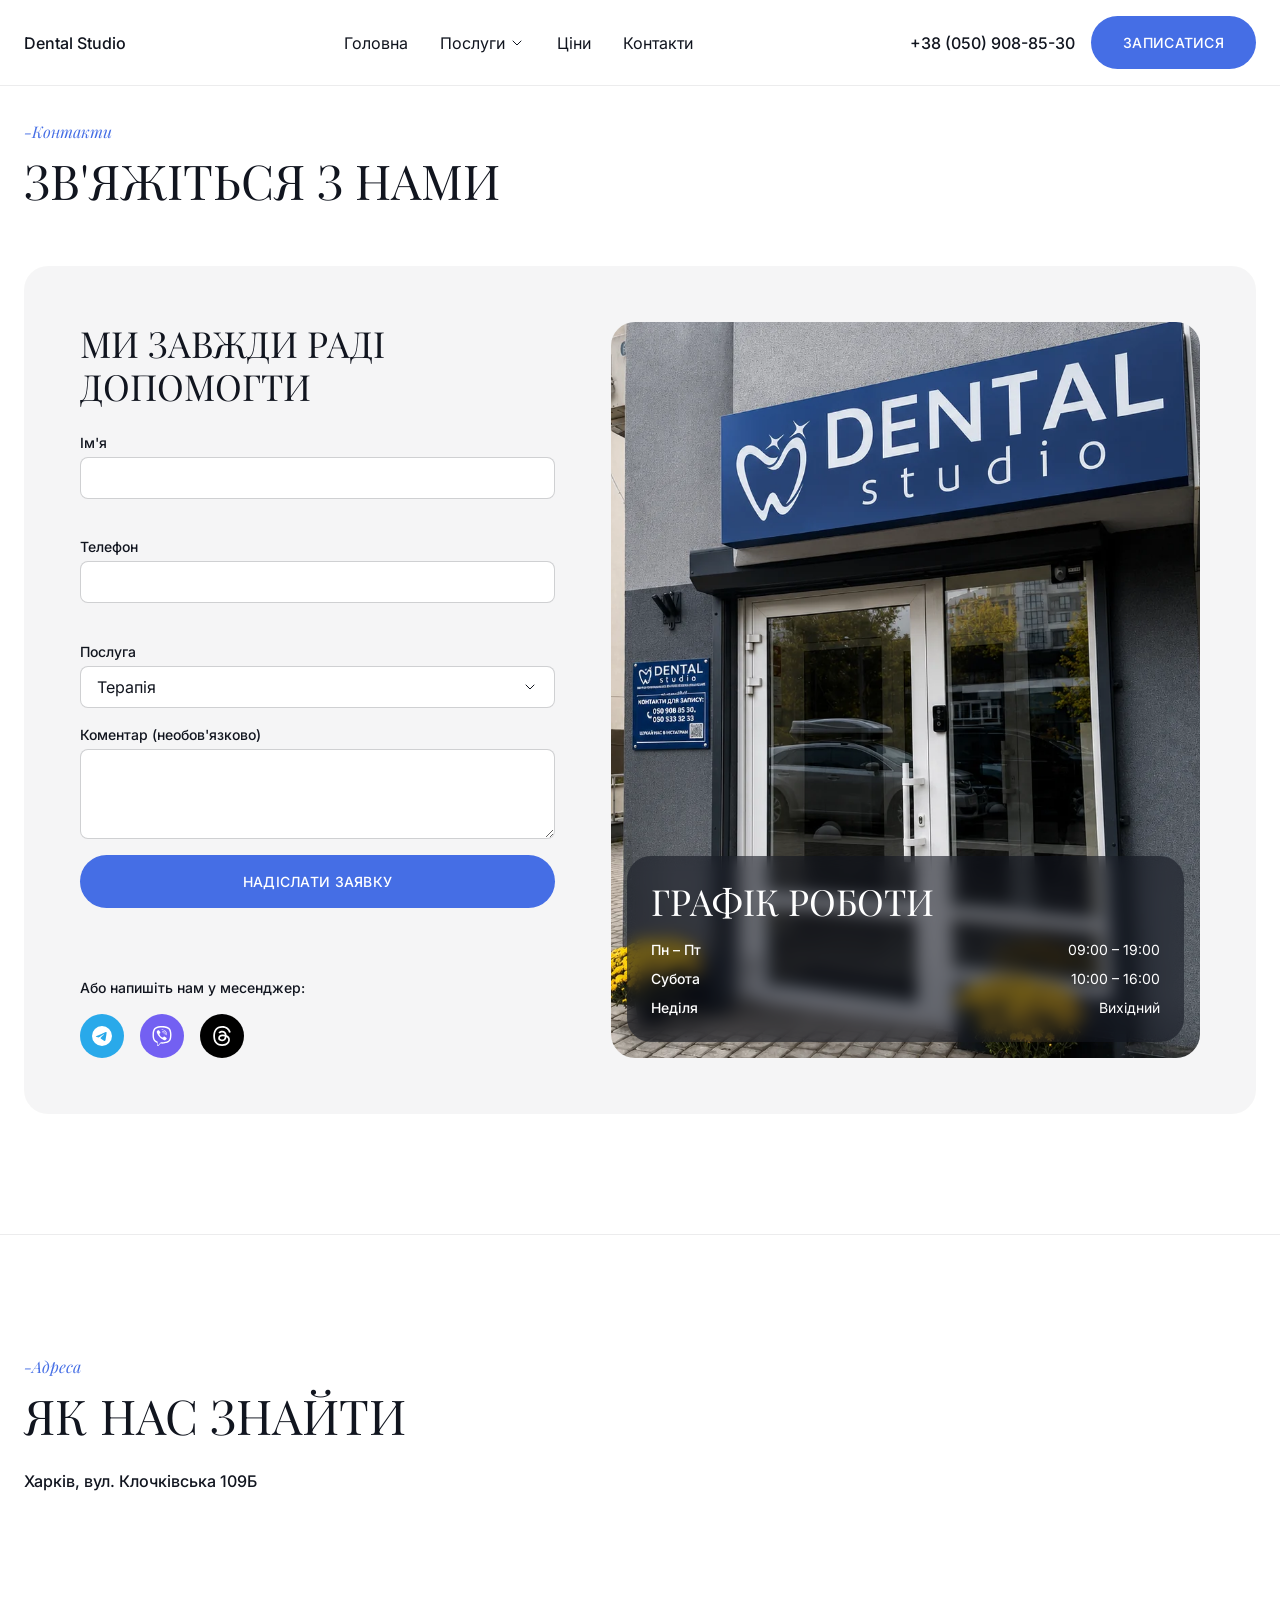
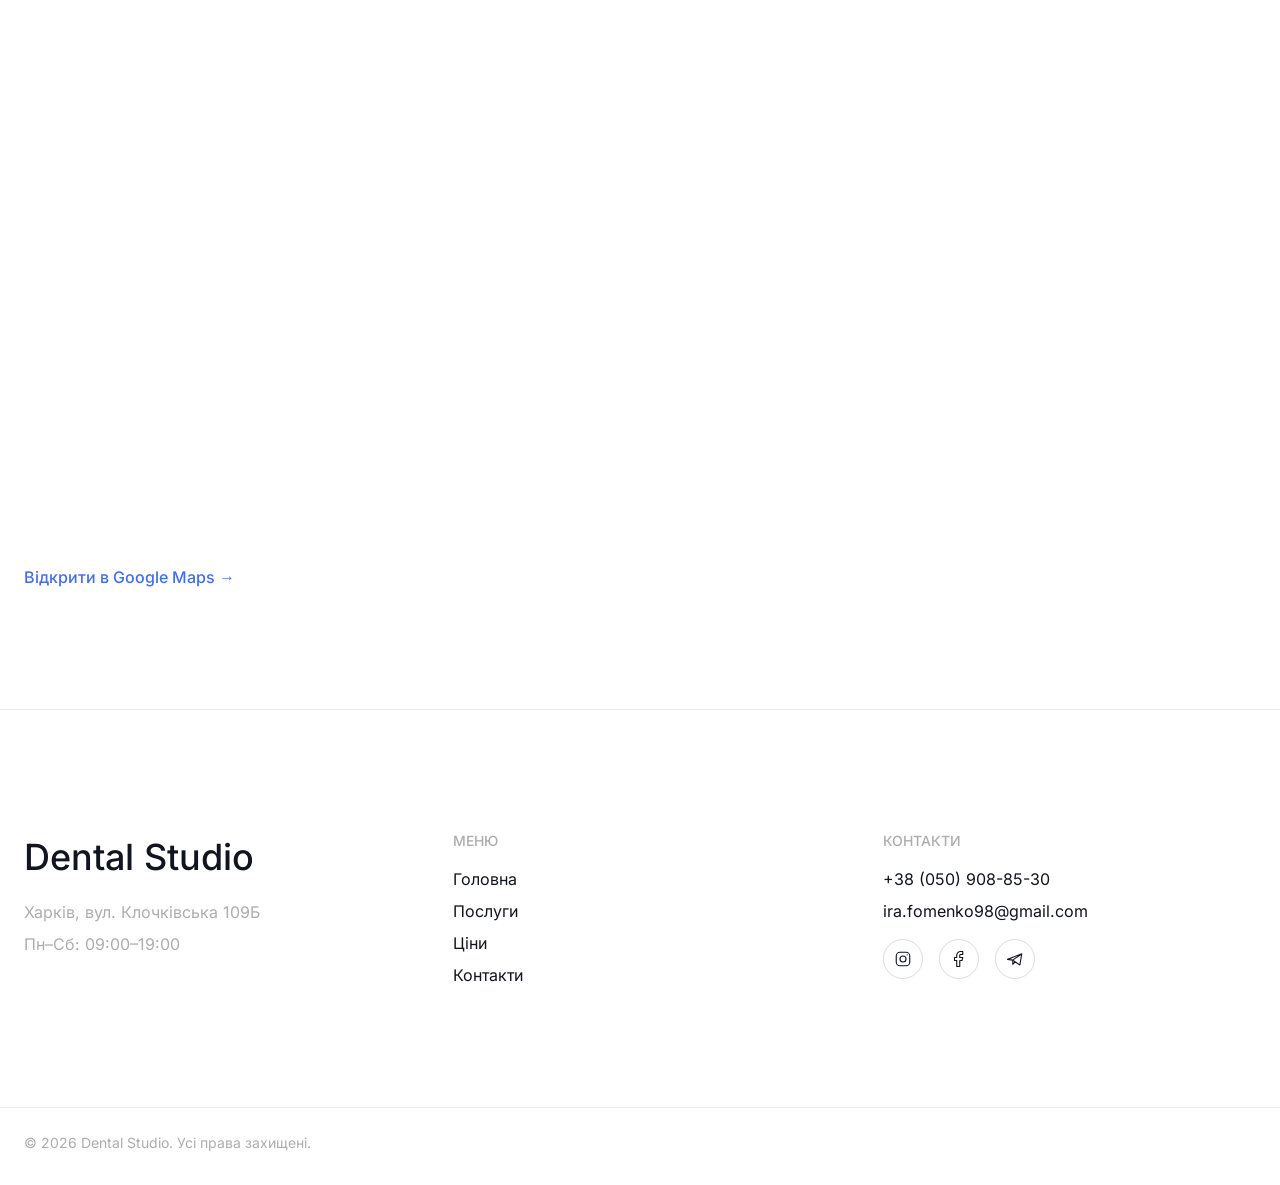
==== commit e473a9ec: "Add service pages, WebP images, pricing, and UI refinements - Add all service pages (terapia, gigena" ====
--- a/contacts.html
+++ b/contacts.html
@@ -6,7 +6,7 @@
   <title>Dental Studio — Контакти</title>
   <meta name="description" content="Контакти стоматологічної клініки Dental Studio — адреса, графік роботи, форма запису та месенджери.">
 
-  <link rel="preload" href="assets/fonts/files/UcC73FwrK3iLTeHuS_nVMrMxCp50SjIa1ZL7.woff2" as="font" type="font/woff2" crossorigin>
+  <link rel="preload" href="assets/fonts/files/UcC73FwrK3iLTeHuS_nVMrMxCp50SjIa0ZL7SUc.woff2" as="font" type="font/woff2" crossorigin>
   <link rel="stylesheet" href="assets/fonts/fonts.css">
   <link rel="stylesheet" href="css/tokens.css">
   <link rel="stylesheet" href="css/base.css">
@@ -151,7 +151,10 @@
 
           <div class="contacts__photo-col">
             <div class="contacts__photo">
-              <img src="assets/images/contacts.png" alt="Кабінет клініки Dental Studio" width="1448" height="1086" loading="lazy">
+              <picture>
+                <source srcset="assets/images/contacts.webp" type="image/webp">
+                <img src="assets/images/contacts.png" alt="Кабінет клініки Dental Studio" width="1448" height="1086" loading="lazy">
+              </picture>
             </div>
 
             <div class="contacts__hours">
@@ -220,7 +223,7 @@
         <p class="footer__heading">Контакти</p>
         <a class="footer__link" href="tel:+380509088530">+38 (050) 908-85-30</a>
         <!-- TODO: replace with the clinic's real email -->
-        <a class="footer__link" href="mailto:info@example.com">info@example.com</a>
+        <a class="footer__link" href="mailto:ira.fomenko98@gmail.com">ira.fomenko98@gmail.com</a>
 
         <div class="footer__socials">
           <!-- TODO: replace href values with real social links -->
--- a/css/sections.css
+++ b/css/sections.css
@@ -35,9 +35,9 @@
   inset: 0;
   background: linear-gradient(
     to top,
-    rgba(14, 25, 25, 0.9) 0%,
-    rgba(14, 25, 25, 0.4) 60%,
-    rgba(14, 25, 25, 0.1) 100%
+    rgba(21, 21, 21, 0.95) 0%,
+    rgba(21, 21, 21, 0.4) 60%,
+    rgba(21, 21, 21, 0.05) 100%
   );
 }
 
@@ -157,10 +157,16 @@
   transition: opacity 0.3s ease;
 }
 
+.service-card__bg img {
+  width: 100%;
+  height: 100%;
+  object-fit: cover;
+}
+
 .service-card__overlay {
   position: absolute;
   inset: 0;
-  background: linear-gradient(to top, rgba(21, 21, 21, 0.85), rgba(21, 21, 21, 0.1));
+  background: linear-gradient(to top, rgba(21, 21, 21, 0.95), rgba(21, 21, 21, 0.4));
   opacity: 0;
   transition: opacity 0.3s ease;
 }
@@ -225,11 +231,19 @@
   color: var(--color-text-light);
 }
 
+.service-card:hover .service-card__link,
+.service-card:focus-within .service-card__link {
+  color: var(--color-text-light);
+}
+
 .service-card:hover .service-card__price-label,
+.service-card:focus-within .service-card__price-label {
+  color: var(--color-text-muted-on-dark);
+}
+
 .service-card:hover .service-card__description,
-.service-card:focus-within .service-card__price-label,
 .service-card:focus-within .service-card__description {
-  color: var(--color-text-muted-on-dark);
+  color: var(--color-text-light);
 }
 
 .service-card:hover .service-card__price,
@@ -342,6 +356,12 @@
 
 .about__photo--secondary {
   aspect-ratio: 3 / 4;
+}
+
+.about__photo picture {
+  display: block;
+  width: 100%;
+  height: 100%;
 }
 
 .about__photo img {
@@ -607,6 +627,13 @@
   position: absolute;
   border-radius: var(--radius-card);
   will-change: transform;
+  overflow: hidden;
+}
+
+.cta-banner__photo img {
+  display: block;
+  width: 100%;
+  height: auto;
 }
 
 .cta-banner__photo--1 {
@@ -789,6 +816,12 @@
   aspect-ratio: 4 / 5;
   border-radius: var(--radius-card);
   overflow: hidden;
+}
+
+.contacts__photo picture {
+  display: block;
+  width: 100%;
+  height: 100%;
 }
 
 .contacts__photo img {
@@ -935,6 +968,15 @@
   white-space: nowrap;
 }
 
+.price-row__note {
+  font-size: var(--fs-small);
+  font-weight: 400;
+  color: var(--color-text-dark);
+}
+
+.price-row__note::before { content: '('; }
+.price-row__note::after  { content: ')'; }
+
 .pricing__note {
   margin-top: var(--space-6);
   font-size: var(--fs-small);
@@ -1121,7 +1163,17 @@
   border-radius: 0;
 }
 
-.svc-hero__photo > img {
+.svc-hero__photo--center {
+  aspect-ratio: 3 / 4;
+}
+
+.svc-hero__photo picture {
+  display: block;
+  width: 100%;
+  height: 100%;
+}
+
+.svc-hero__photo img {
   display: block;
   width: 100%;
   height: 100%;
@@ -1139,6 +1191,14 @@
   .svc-hero__photos {
     grid-template-columns: 1fr 1.5fr 1fr;
     gap: var(--space-3);
+  }
+
+  .svc-hero__photos--single {
+    grid-template-columns: 1fr;
+  }
+
+  .svc-hero__photos--single .svc-hero__photo--center {
+    aspect-ratio: 16 / 9;
   }
 
   .svc-hero__photo--side {
@@ -1263,6 +1323,7 @@
   font-size: 1rem;
   font-weight: 300;
   line-height: 1;
+  color: var(--color-accent);
 }
 
 .faq__toggle::before {
@@ -1291,3 +1352,102 @@
     top: calc(80px + var(--space-6));
   }
 }
+
+/* Whitening section (gigena.html) */
+.whitening {
+  background-color: var(--color-bg-light);
+  padding-block: var(--space-5);
+}
+
+.whitening__card {
+  background-color: var(--color-card-light);
+  border-radius: var(--radius-card);
+  overflow: hidden;
+  display: grid;
+  grid-template-columns: 1fr;
+}
+
+.whitening__photo {
+  aspect-ratio: 4 / 3;
+  overflow: hidden;
+}
+
+.whitening__photo picture {
+  display: block;
+  width: 100%;
+  height: 100%;
+}
+
+.whitening__photo img {
+  display: block;
+  width: 100%;
+  height: 100%;
+  object-fit: cover;
+}
+
+.whitening__content {
+  padding: var(--space-6);
+  display: flex;
+  flex-direction: column;
+  gap: var(--space-5);
+}
+
+.whitening__title {
+  font-size: var(--fs-h2);
+  letter-spacing: -0.02em;
+  line-height: 1.15;
+  margin-top: var(--space-3);
+  color: var(--color-text-dark);
+}
+
+.whitening__lead {
+  margin-top: var(--space-3);
+  color: var(--color-text-dark);
+  line-height: 1.6;
+}
+
+.whitening__list {
+  list-style: none;
+  padding: 0;
+  margin: 0;
+  display: flex;
+  flex-direction: column;
+  gap: var(--space-4);
+}
+
+.whitening__item {
+  display: flex;
+  align-items: center;
+  gap: var(--space-4);
+  font-weight: 500;
+  color: var(--color-text-dark);
+}
+
+.whitening__icon {
+  flex-shrink: 0;
+  width: 40px;
+  height: 40px;
+  background-color: rgba(17, 21, 31, 0.07);
+  border-radius: 50%;
+  display: inline-flex;
+  align-items: center;
+  justify-content: center;
+  font-size: 0.85rem;
+  font-weight: 700;
+  color: var(--color-accent);
+}
+
+@media (min-width: 1024px) {
+  .whitening__card {
+    grid-template-columns: 2fr 3fr;
+  }
+
+  .whitening__photo {
+    aspect-ratio: unset;
+  }
+
+  .whitening__content {
+    padding: var(--space-7);
+    justify-content: center;
+  }
+}
